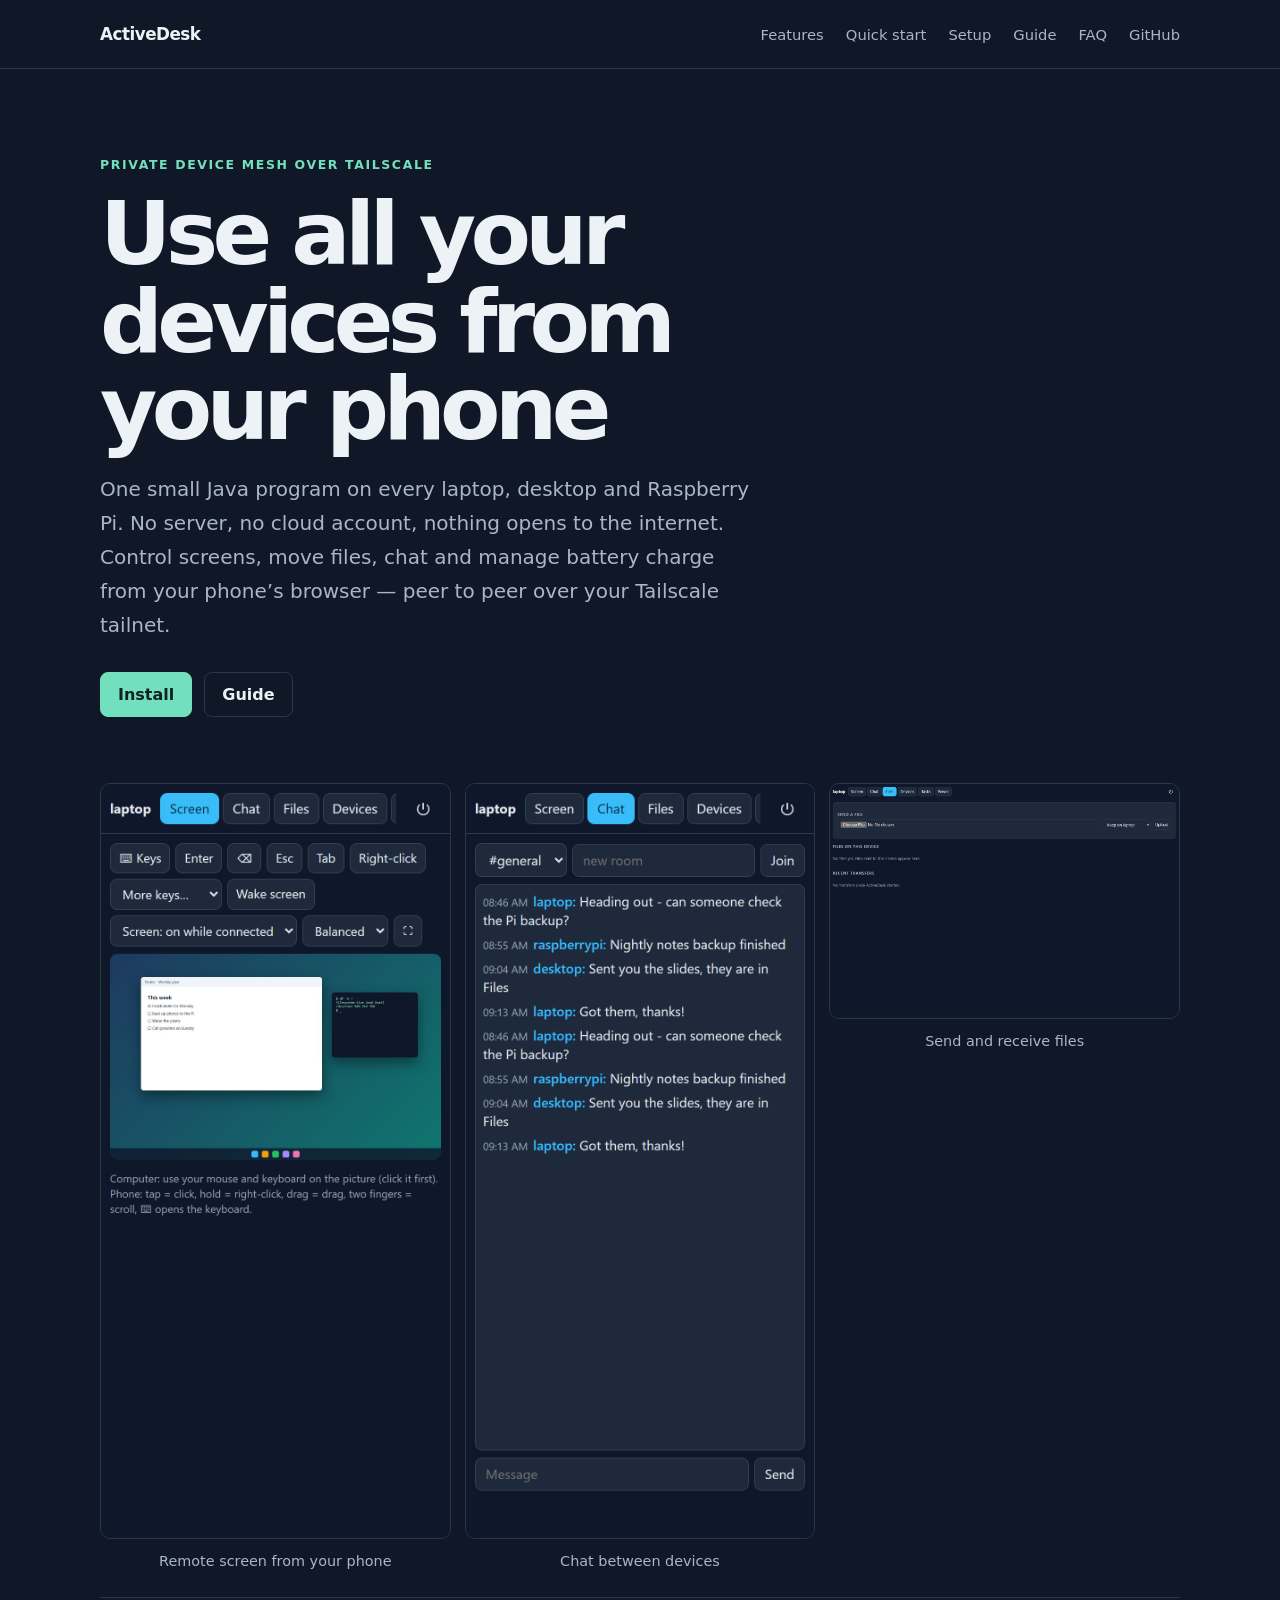
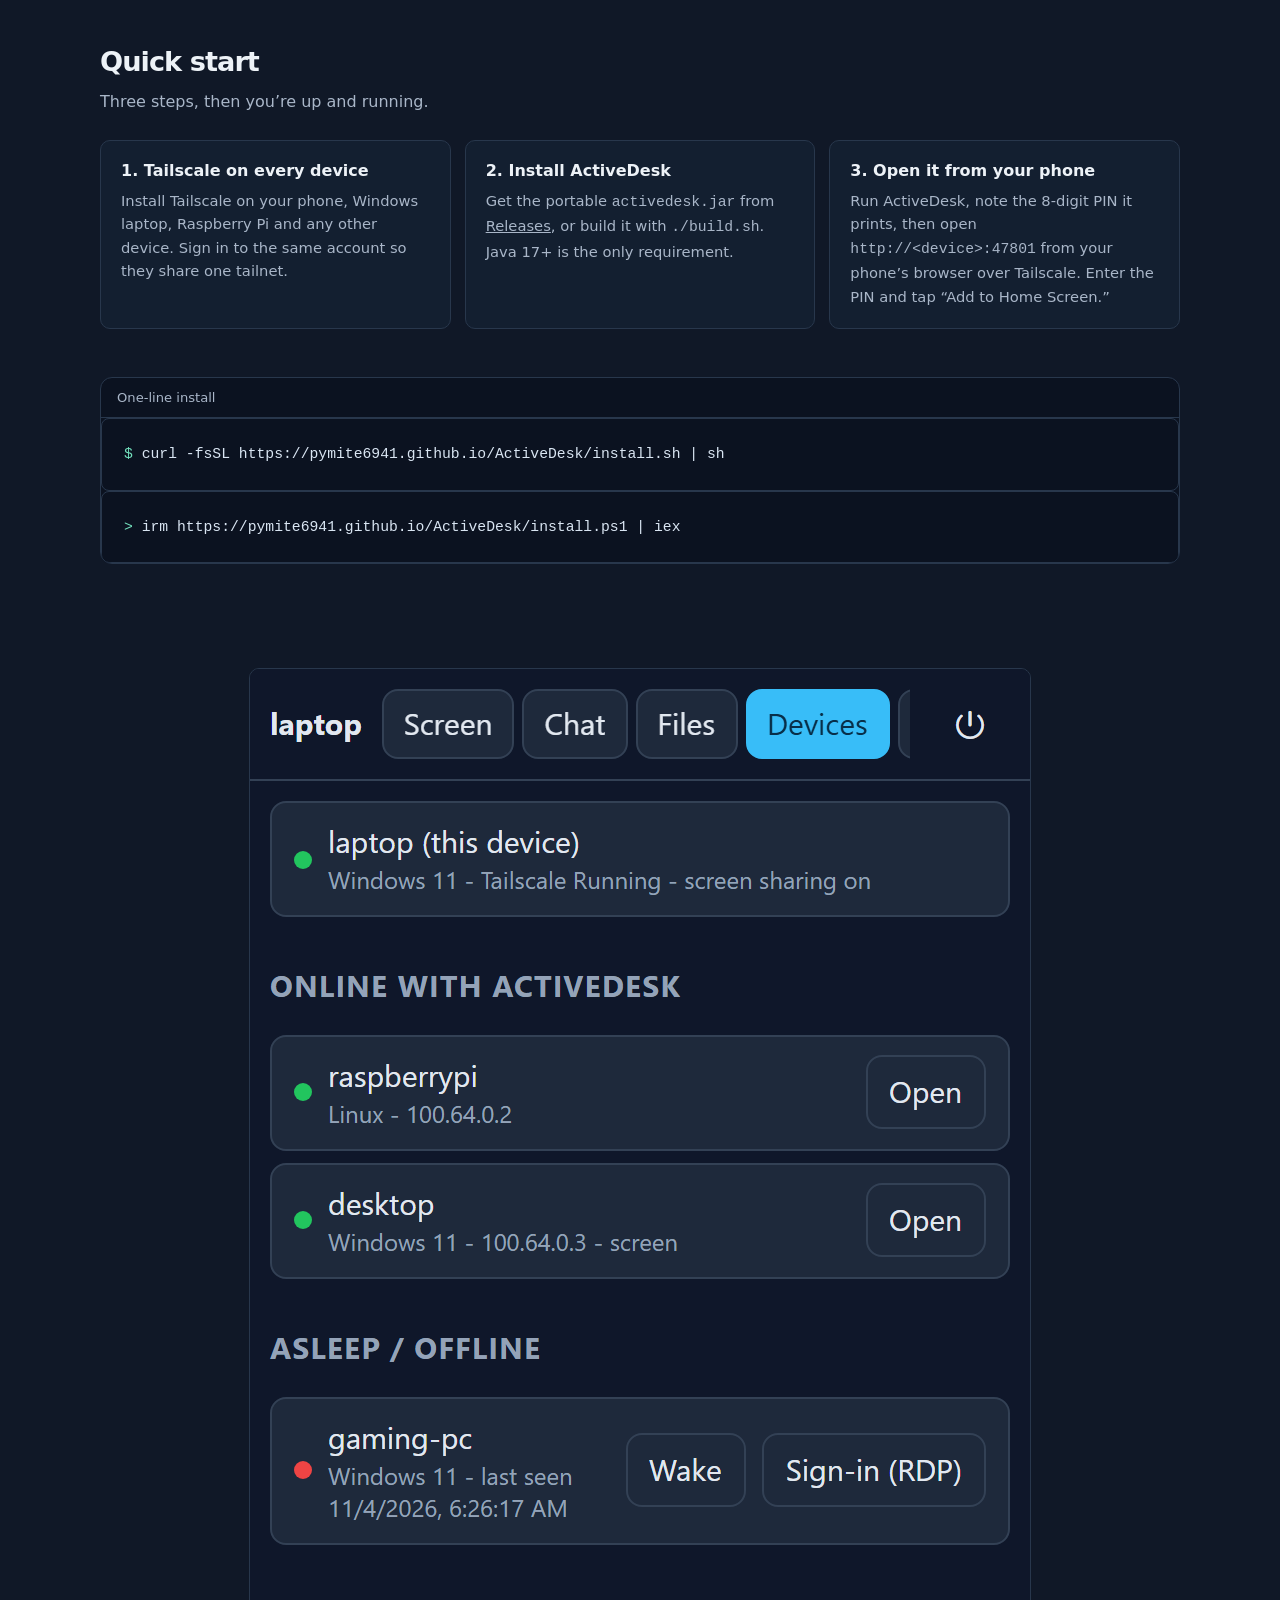
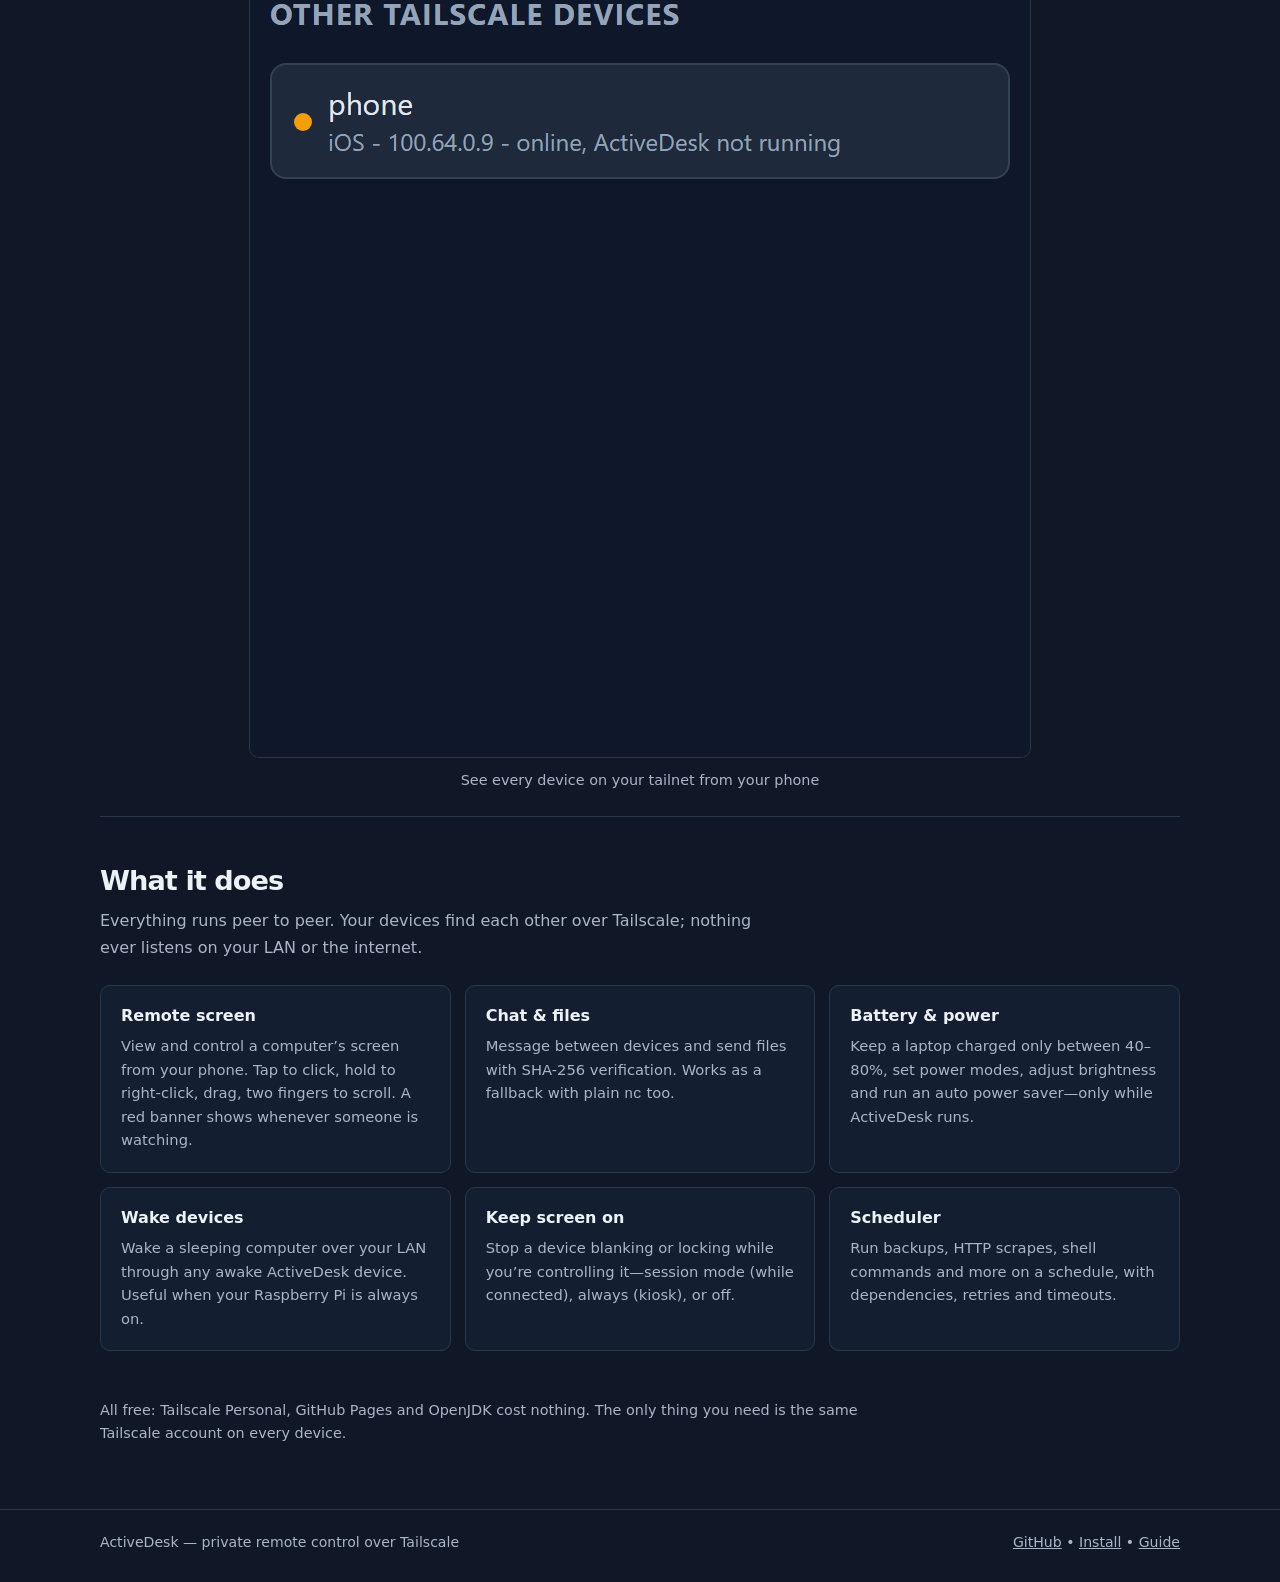
==== docs/index.html @ 5dce78f9 "Docs: GitHub Pages site with screenshots, setup, guide, FAQ - docs/site.css copied verbatim from pro" ====
<!DOCTYPE html>
<html lang="en">
<head>
<meta charset="utf-8">
<meta name="viewport" content="width=device-width, initial-scale=1">
<title>ActiveDesk — Use all your devices from your phone</title>
<link rel="stylesheet" href="site.css">
</head>
<body>
<header>
  <nav class="wrap">
    <a class="brand" href="index.html">ActiveDesk</a>
    <div class="nav-links">
      <a href="index.html">Features</a>
      <a href="index.html#quickstart">Quick start</a>
      <a href="setup.html">Setup</a>
      <a href="guide.html">Guide</a>
      <a href="faq.html">FAQ</a>
      <a href="https://github.com/PyMite6941/ActiveDesk">GitHub</a>
    </div>
  </nav>
</header>
<main class="wrap">
  <div class="hero">
    <p class="eyebrow">Private device mesh over Tailscale</p>
    <h1>Use all your devices from your phone</h1>
    <p class="lead">One small Java program on every laptop, desktop and Raspberry Pi. No server, no cloud account, nothing opens to the internet. Control screens, move files, chat and manage battery charge from your phone&#8217;s browser — peer to peer over your Tailscale tailnet.</p>
    <div class="actions">
      <a class="button button-primary" href="setup.html">Install</a>
      <a class="button" href="guide.html">Guide</a>
    </div>
  </div>

  <div class="grid" style="margin-top: 56px;">
    <figure style="text-align:center;">
      <img src="img/screen-phone.png" alt="ActiveDesk screen tab on a phone">
      <figcaption>Remote screen from your phone</figcaption>
    </figure>
    <figure style="text-align:center;">
      <img src="img/chat-phone.png" alt="ActiveDesk chat tab on a phone">
      <figcaption>Chat between devices</figcaption>
    </figure>
    <figure style="text-align:center;">
      <img src="img/files-desktop.png" alt="ActiveDesk files tab">
      <figcaption>Send and receive files</figcaption>
    </figure>
  </div>

  <section id="quickstart">
    <h2>Quick start</h2>
    <p class="section-lead">Three steps, then you&#8217;re up and running.</p>
    <div class="grid">
      <div class="feature">
        <h3>1. Tailscale on every device</h3>
        <p>Install Tailscale on your phone, Windows laptop, Raspberry Pi and any other device. Sign in to the same account so they share one tailnet.</p>
      </div>
      <div class="feature">
        <h3>2. Install ActiveDesk</h3>
        <p>Get the portable <code>activedesk.jar</code> from <a href="https://github.com/PyMite6941/ActiveDesk/releases">Releases</a>, or build it with <code>./build.sh</code>. Java 17+ is the only requirement.</p>
      </div>
      <div class="feature">
        <h3>3. Open it from your phone</h3>
        <p>Run ActiveDesk, note the 8-digit PIN it prints, then open <code>http://&lt;device&gt;:47801</code> from your phone&#8217;s browser over Tailscale. Enter the PIN and tap &#8220;Add to Home Screen.&#8221;</p>
      </div>
    </div>

    <div class="code-card">
      <div class="code-top">One-line install</div>
      <pre><span class="prompt">$</span> curl -fsSL https://pymite6941.github.io/ActiveDesk/install.sh | sh</pre>
      <pre><span class="prompt">&gt;</span> irm https://pymite6941.github.io/ActiveDesk/install.ps1 | iex</pre>
    </div>
  </section>

  <figure style="margin: 56px 0 28px; text-align:center;">
    <img src="img/devices-phone.png" alt="ActiveDesk devices list on a phone">
    <figcaption>See every device on your tailnet from your phone</figcaption>
  </figure>

  <section>
    <h2>What it does</h2>
    <p class="section-lead">Everything runs peer to peer. Your devices find each other over Tailscale; nothing ever listens on your LAN or the internet.</p>
    <div class="grid">
      <div class="feature">
        <h3>Remote screen</h3>
        <p>View and control a computer&#8217;s screen from your phone. Tap to click, hold to right-click, drag, two fingers to scroll. A red banner shows whenever someone is watching.</p>
      </div>
      <div class="feature">
        <h3>Chat &amp; files</h3>
        <p>Message between devices and send files with SHA-256 verification. Works as a fallback with plain <code>nc</code> too.</p>
      </div>
      <div class="feature">
        <h3>Battery &amp; power</h3>
        <p>Keep a laptop charged only between 40&#8211;80&#8237;%, set power modes, adjust brightness and run an auto power saver&#8237;—&#8237;only while ActiveDesk runs.</p>
      </div>
      <div class="feature">
        <h3>Wake devices</h3>
        <p>Wake a sleeping computer over your LAN through any awake ActiveDesk device. Useful when your Raspberry Pi is always on.</p>
      </div>
      <div class="feature">
        <h3>Keep screen on</h3>
        <p>Stop a device blanking or locking while you&#8217;re controlling it&#8237;—&#8237;session mode (while connected), always (kiosk), or off.</p>
      </div>
      <div class="feature">
        <h3>Scheduler</h3>
        <p>Run backups, HTTP scrapes, shell commands and more on a schedule, with dependencies, retries and timeouts.</p>
      </div>
    </div>
  </section>

  <div class="note">All free: Tailscale Personal, GitHub Pages and OpenJDK cost nothing. The only thing you need is the same Tailscale account on every device.</div>
</main>
<footer>
  <div class="wrap">
    <div>ActiveDesk &#8212; private remote control over Tailscale</div>
    <div><a href="https://github.com/PyMite6941/ActiveDesk">GitHub</a> &#8226; <a href="setup.html">Install</a> &#8226; <a href="guide.html">Guide</a></div>
  </div>
</footer>
</body>
</html>
---- docs/site.css ----
:root {
  color-scheme: dark;
  font-family: Inter, ui-sans-serif, system-ui, -apple-system, BlinkMacSystemFont, "Segoe UI", sans-serif;
  background: #101827;
  color: #edf2f7;
  font-synthesis: none;
  text-rendering: optimizeLegibility;
  --muted: #a9b6c8;
  --line: #28374c;
  --accent: #73e0bd;
}

* { box-sizing: border-box; }
body { margin: 0; min-width: 320px; }
a { color: inherit; }
.wrap { width: min(1080px, calc(100% - 40px)); margin: 0 auto; }
header { padding: 24px 0; border-bottom: 1px solid var(--line); }
nav { display: flex; flex-wrap: wrap; align-items: center; justify-content: space-between; gap: 20px; }
.brand { flex: 0 0 auto; font-size: 1.05rem; font-weight: 750; letter-spacing: -.03em; text-decoration: none; }
.nav-links { display: flex; flex-wrap: wrap; justify-content: flex-end; gap: 22px; color: var(--muted); font-size: .92rem; }
.nav-links a { text-decoration: none; }
.nav-links a:hover, .nav-links a[aria-current="page"] { color: var(--accent); }
main { padding: 76px 0 64px; }
.hero { max-width: 780px; }
.eyebrow { color: var(--accent); font-size: .78rem; font-weight: 750; letter-spacing: .13em; text-transform: uppercase; }
h1 { margin: 18px 0; max-width: 760px; font-size: clamp(2.7rem, 7vw, 5.5rem); line-height: .99; letter-spacing: -.065em; }
.lead { max-width: 650px; color: var(--muted); font-size: clamp(1.05rem, 2vw, 1.25rem); line-height: 1.7; }
.actions { display: flex; flex-wrap: wrap; gap: 12px; margin: 30px 0 0; }
.button { display: inline-block; padding: 12px 17px; border: 1px solid var(--line); border-radius: 8px; font-weight: 700; text-decoration: none; }
.button-primary { border-color: var(--accent); background: var(--accent); color: #10231f; }
.button:hover { transform: translateY(-1px); }
.code-card { margin-top: 48px; overflow: hidden; border: 1px solid var(--line); border-radius: 12px; background: #0b1220; }
.code-top { padding: 12px 16px; border-bottom: 1px solid var(--line); color: var(--muted); font-size: .82rem; }
pre { margin: 0; overflow-x: auto; padding: 22px; border: 1px solid var(--line); border-radius: 8px; background: #0b1220; color: #d9e5f2; font: .92rem/1.8 ui-monospace, SFMono-Regular, Consolas, monospace; }
.prompt { color: var(--accent); }
section { padding: 48px 0; border-top: 1px solid var(--line); }
h2 { margin: 0 0 12px; font-size: 1.7rem; letter-spacing: -.035em; }
.section-lead { max-width: 670px; margin: 0 0 24px; color: var(--muted); line-height: 1.65; }
.grid { display: grid; grid-template-columns: repeat(3, minmax(0, 1fr)); gap: 14px; }
.feature { min-width: 0; padding: 20px; border: 1px solid var(--line); border-radius: 10px; background: #131f30; }
.feature h3 { margin: 0 0 9px; font-size: 1rem; }
.feature p { margin: 0; color: var(--muted); font-size: .92rem; line-height: 1.6; }
.note { max-width: 780px; color: var(--muted); font-size: .9rem; line-height: 1.6; }
footer { padding: 24px 0 34px; border-top: 1px solid var(--line); color: var(--muted); font-size: .88rem; }
footer .wrap { display: flex; flex-wrap: wrap; justify-content: space-between; gap: 12px; }

.docs-main { padding: 54px 0 70px; line-height: 1.65; }
.docs-main h1 { margin: 18px 0; font-size: clamp(2.3rem, 5vw, 3.8rem); line-height: 1.1; letter-spacing: -.05em; }
.docs-main h2 { margin-top: 2.4em; }
.docs-main p, .docs-main li { color: var(--muted); }
.docs-main a:not(.button) { color: var(--accent); }
.docs-main code, .docs-main pre { font-family: ui-monospace, SFMono-Regular, Consolas, monospace; }
.docs-main code { color: var(--accent); }
.docs-main pre { margin: 16px 0; padding: 16px; }
.docs-main table { width: 100%; margin: 16px 0; border-collapse: collapse; }
.docs-main th, .docs-main td { padding: 8px; border-bottom: 1px solid var(--line); text-align: left; }
.docs-main th { color: var(--muted); font-family: ui-monospace, SFMono-Regular, Consolas, monospace; }
.docs-main .warning { padding: 14px 16px; border-left: 3px solid var(--accent); background: #131f30; }
.docs-main .tip { padding: 14px 16px; border-left: 3px solid var(--line); background: #0b1220; }
.page-crumb { color: var(--muted); font-size: .9rem; }
.page-crumb a { text-decoration: none; }

figure img { max-width: 100%; height: auto; border: 1px solid var(--line); border-radius: 10px; background: #0b1220; display: block; margin: 0 auto 14px; }
figure { text-align: center; margin: 10px 0 28px; color: var(--muted); font-size: .9rem; }

@media (max-width: 700px) {
  header { padding: 18px 0; }
  nav { align-items: flex-start; }
  .nav-links { gap: 13px; font-size: .85rem; }
  main { padding-top: 55px; }
  .docs-main { padding-top: 42px; }
  .grid { grid-template-columns: minmax(0, 1fr); }
  .wrap { width: min(100% - 32px, 1080px); }
  .docs-main table { font-size: .88rem; }
}
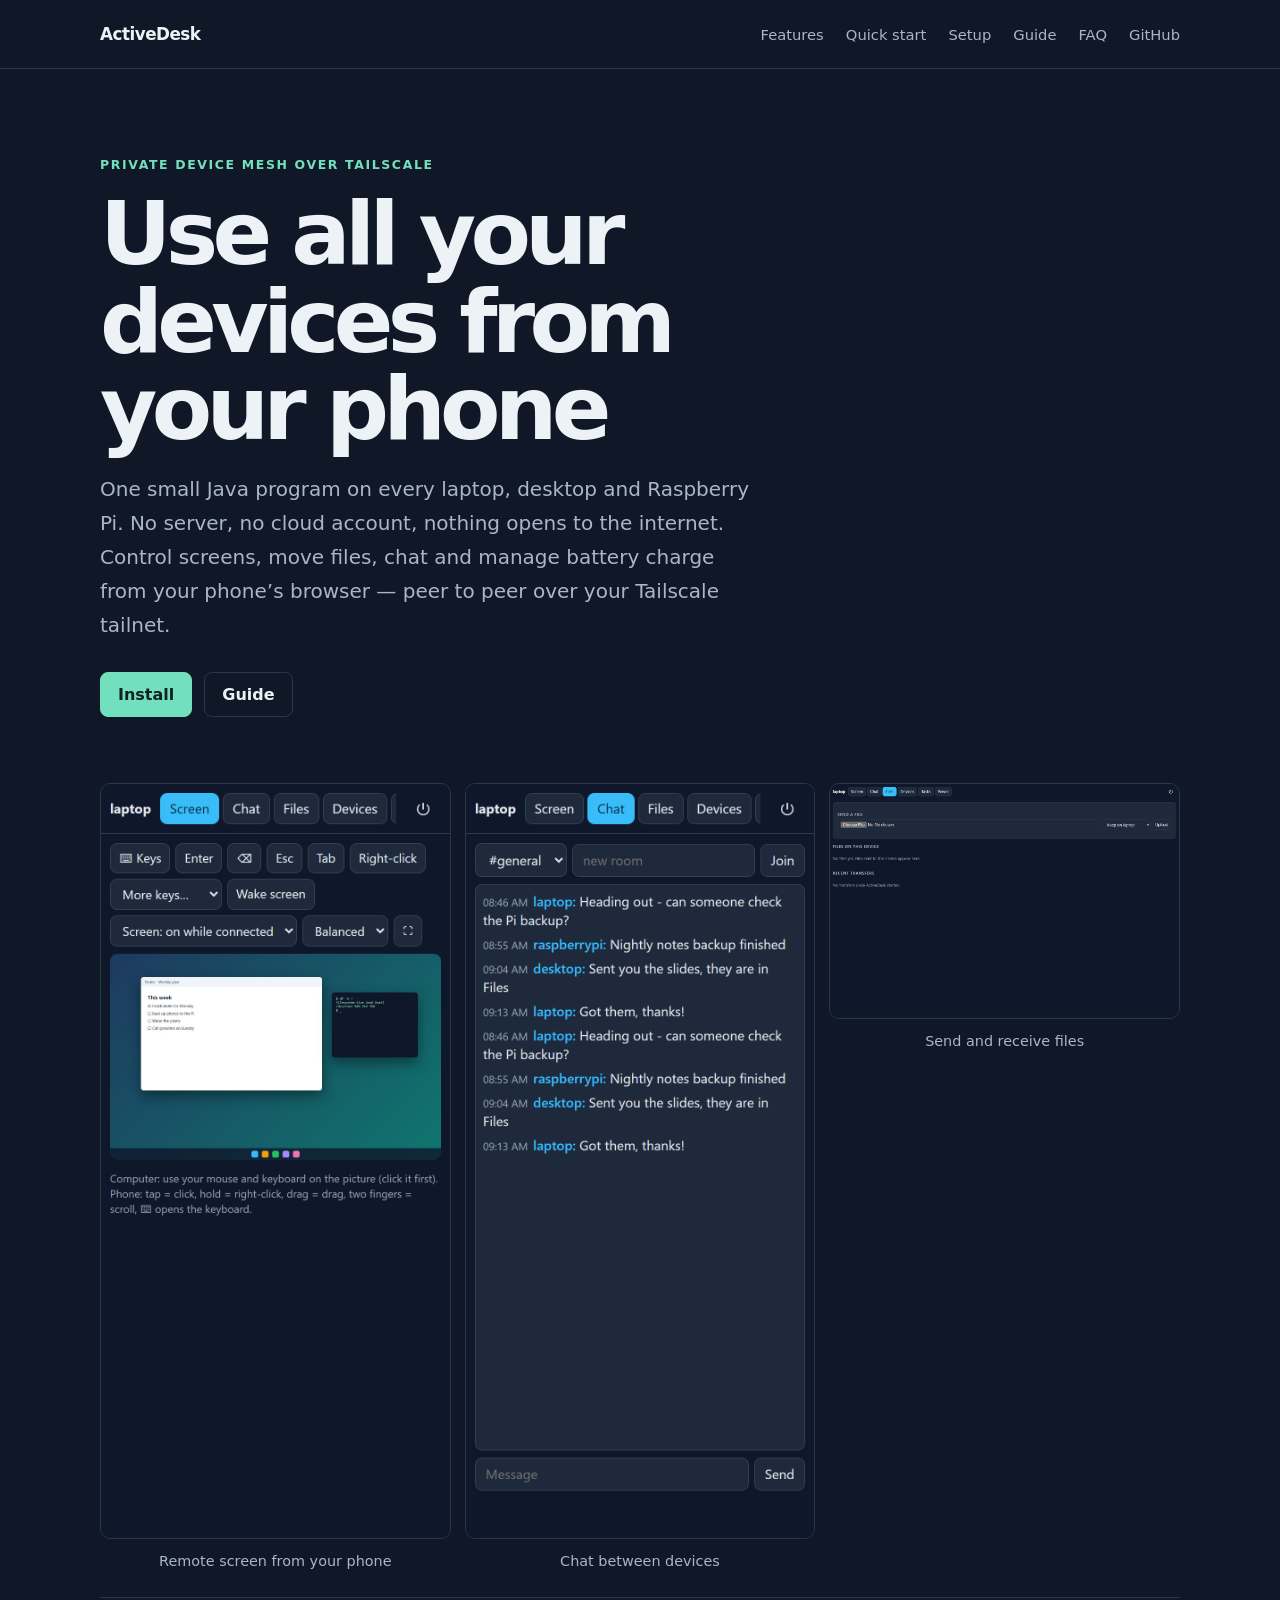
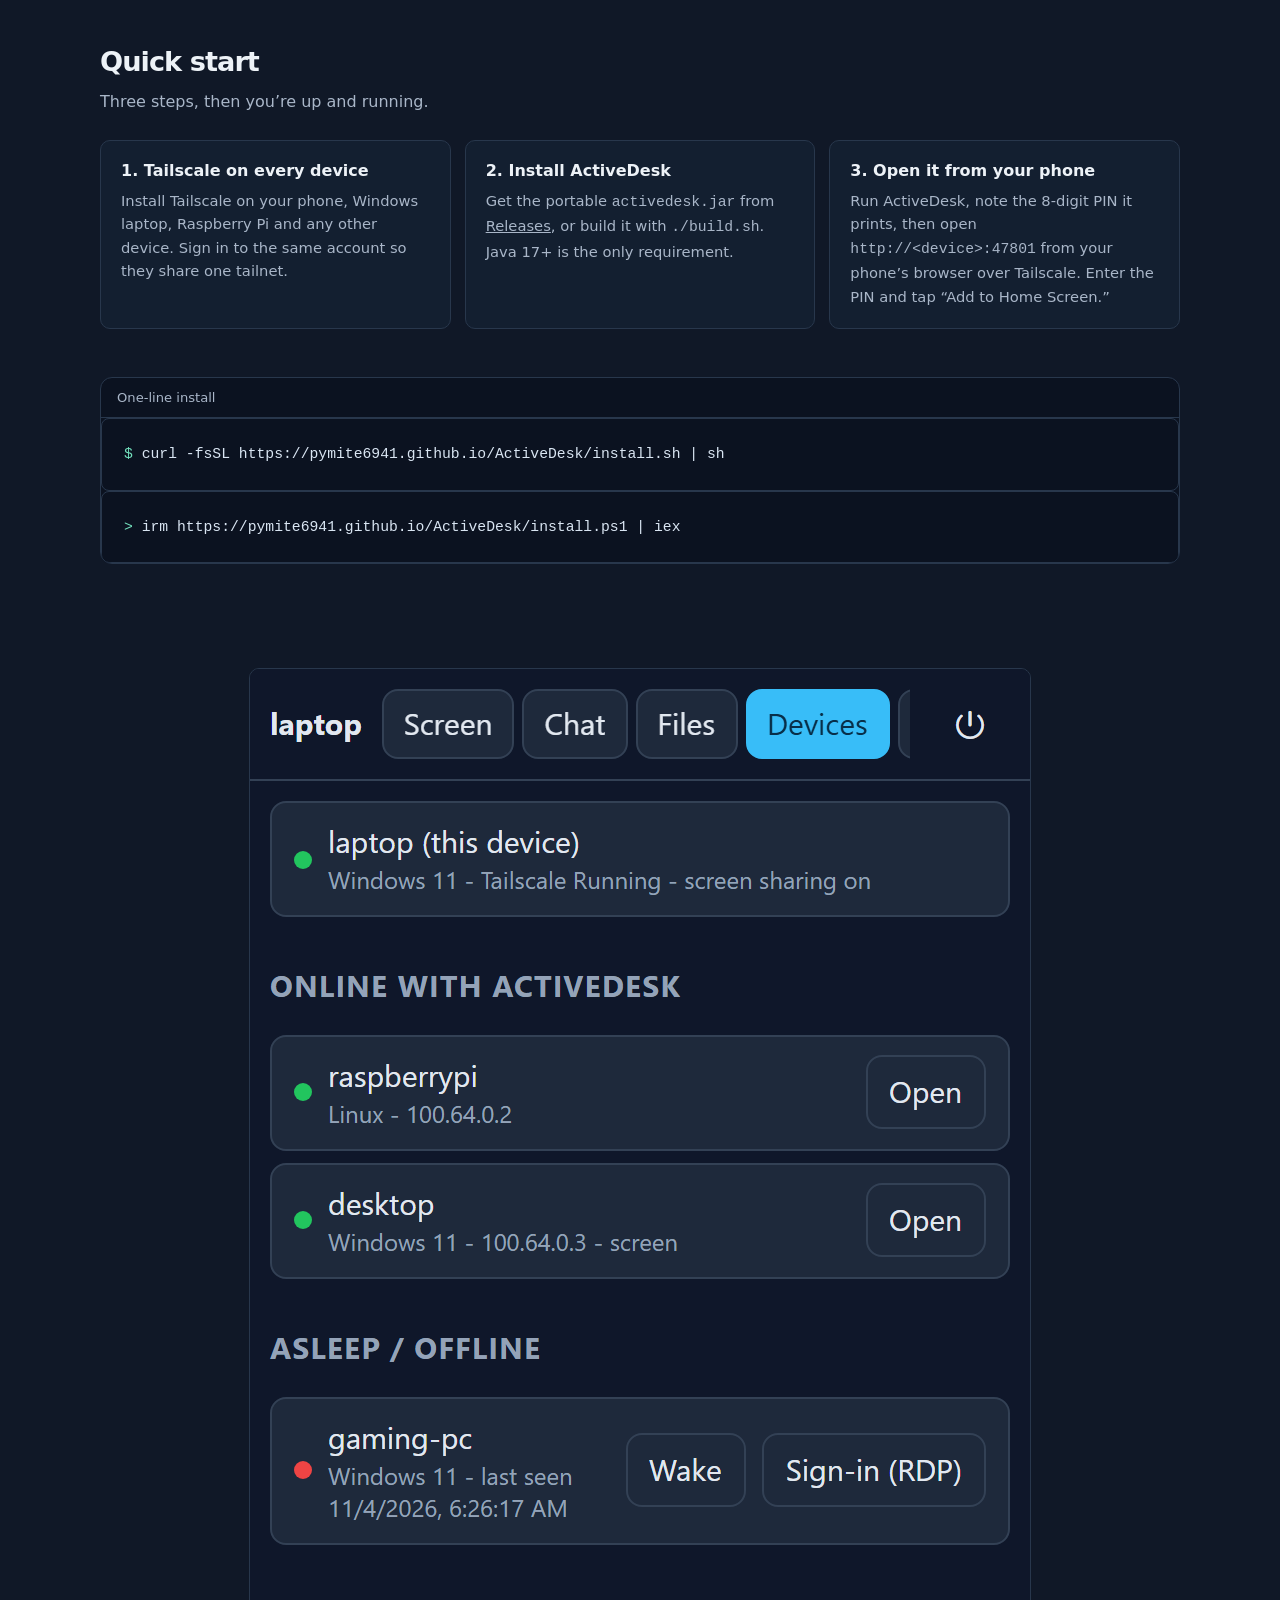
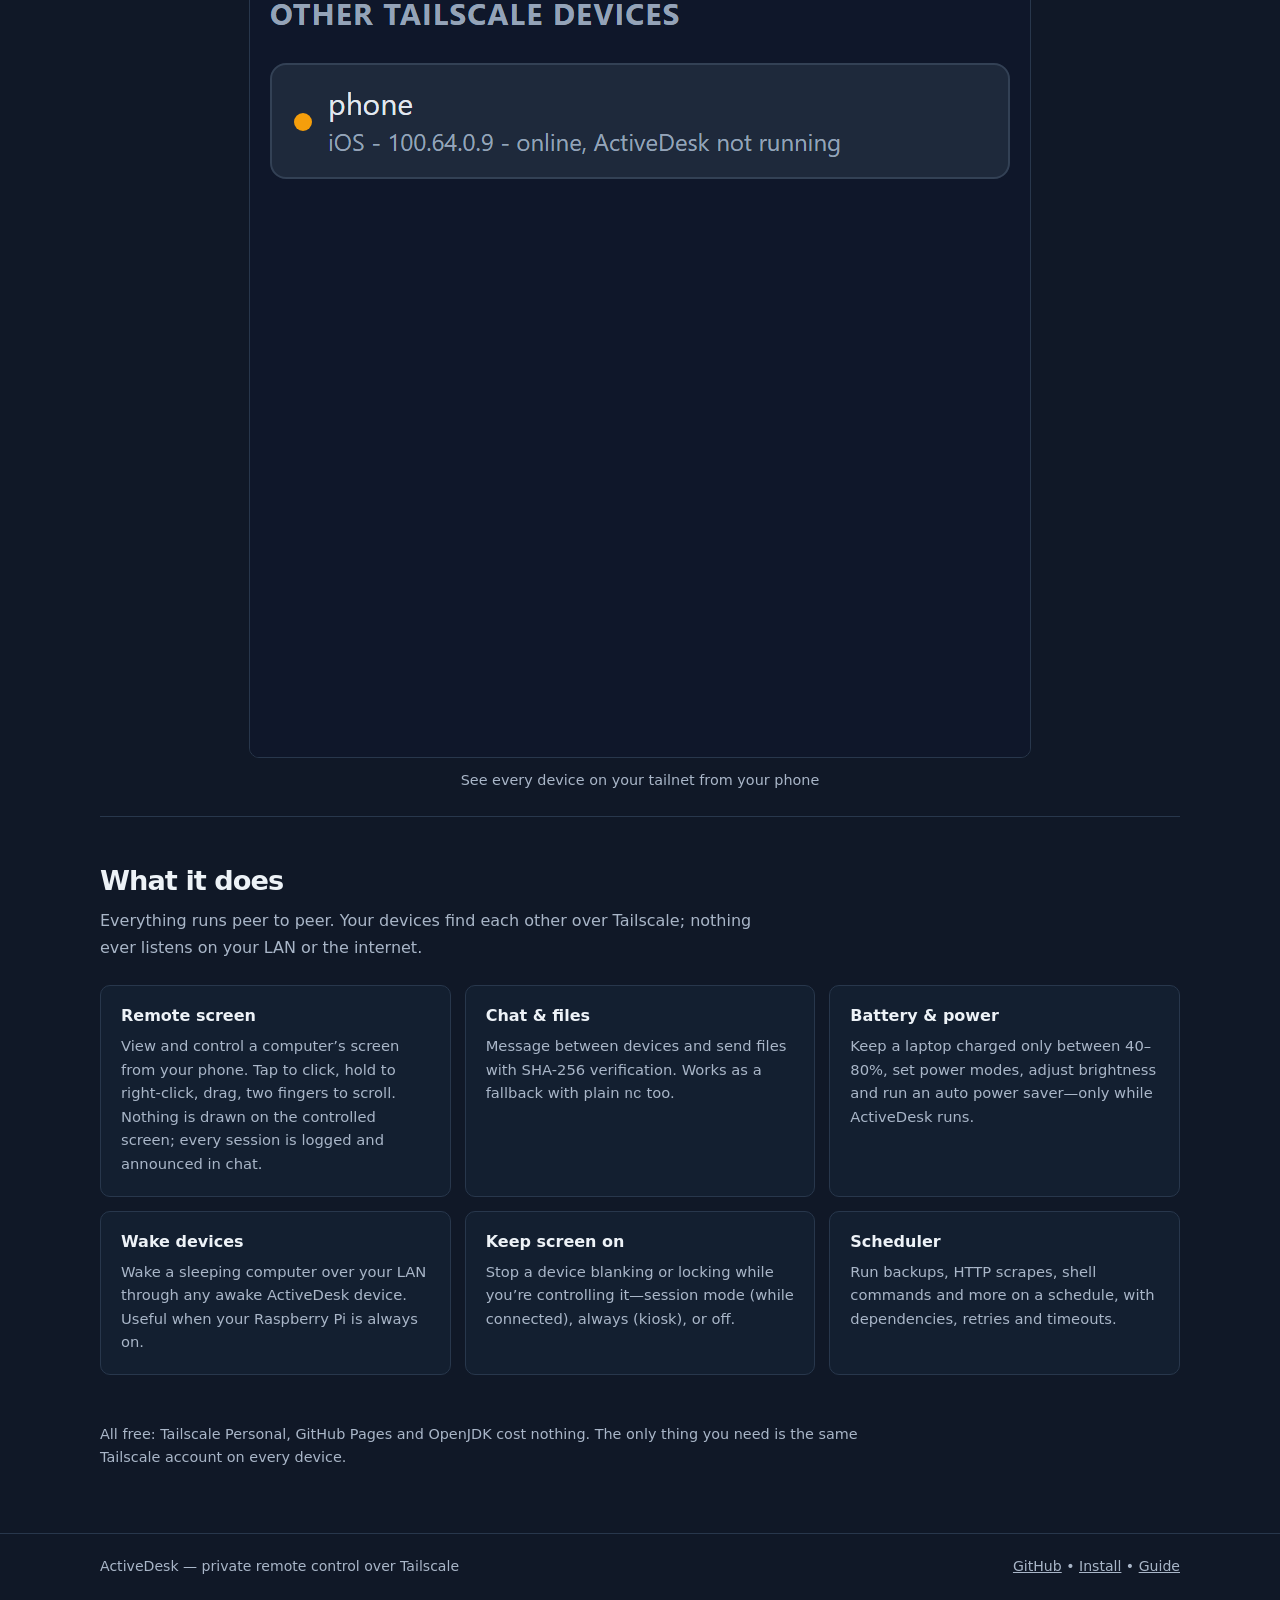
==== commit ecb4ae6b: "v1.0.2: charge limits can't strand the battery; CLI uninstall; no on-screen banner; SSH on every dev" ====
--- a/docs/index.html
+++ b/docs/index.html
@@ -82,7 +82,7 @@
     <div class="grid">
       <div class="feature">
         <h3>Remote screen</h3>
-        <p>View and control a computer&#8217;s screen from your phone. Tap to click, hold to right-click, drag, two fingers to scroll. A red banner shows whenever someone is watching.</p>
+        <p>View and control a computer&#8217;s screen from your phone. Tap to click, hold to right-click, drag, two fingers to scroll. Nothing is drawn on the controlled screen; every session is logged and announced in chat.</p>
       </div>
       <div class="feature">
         <h3>Chat &amp; files</h3>
